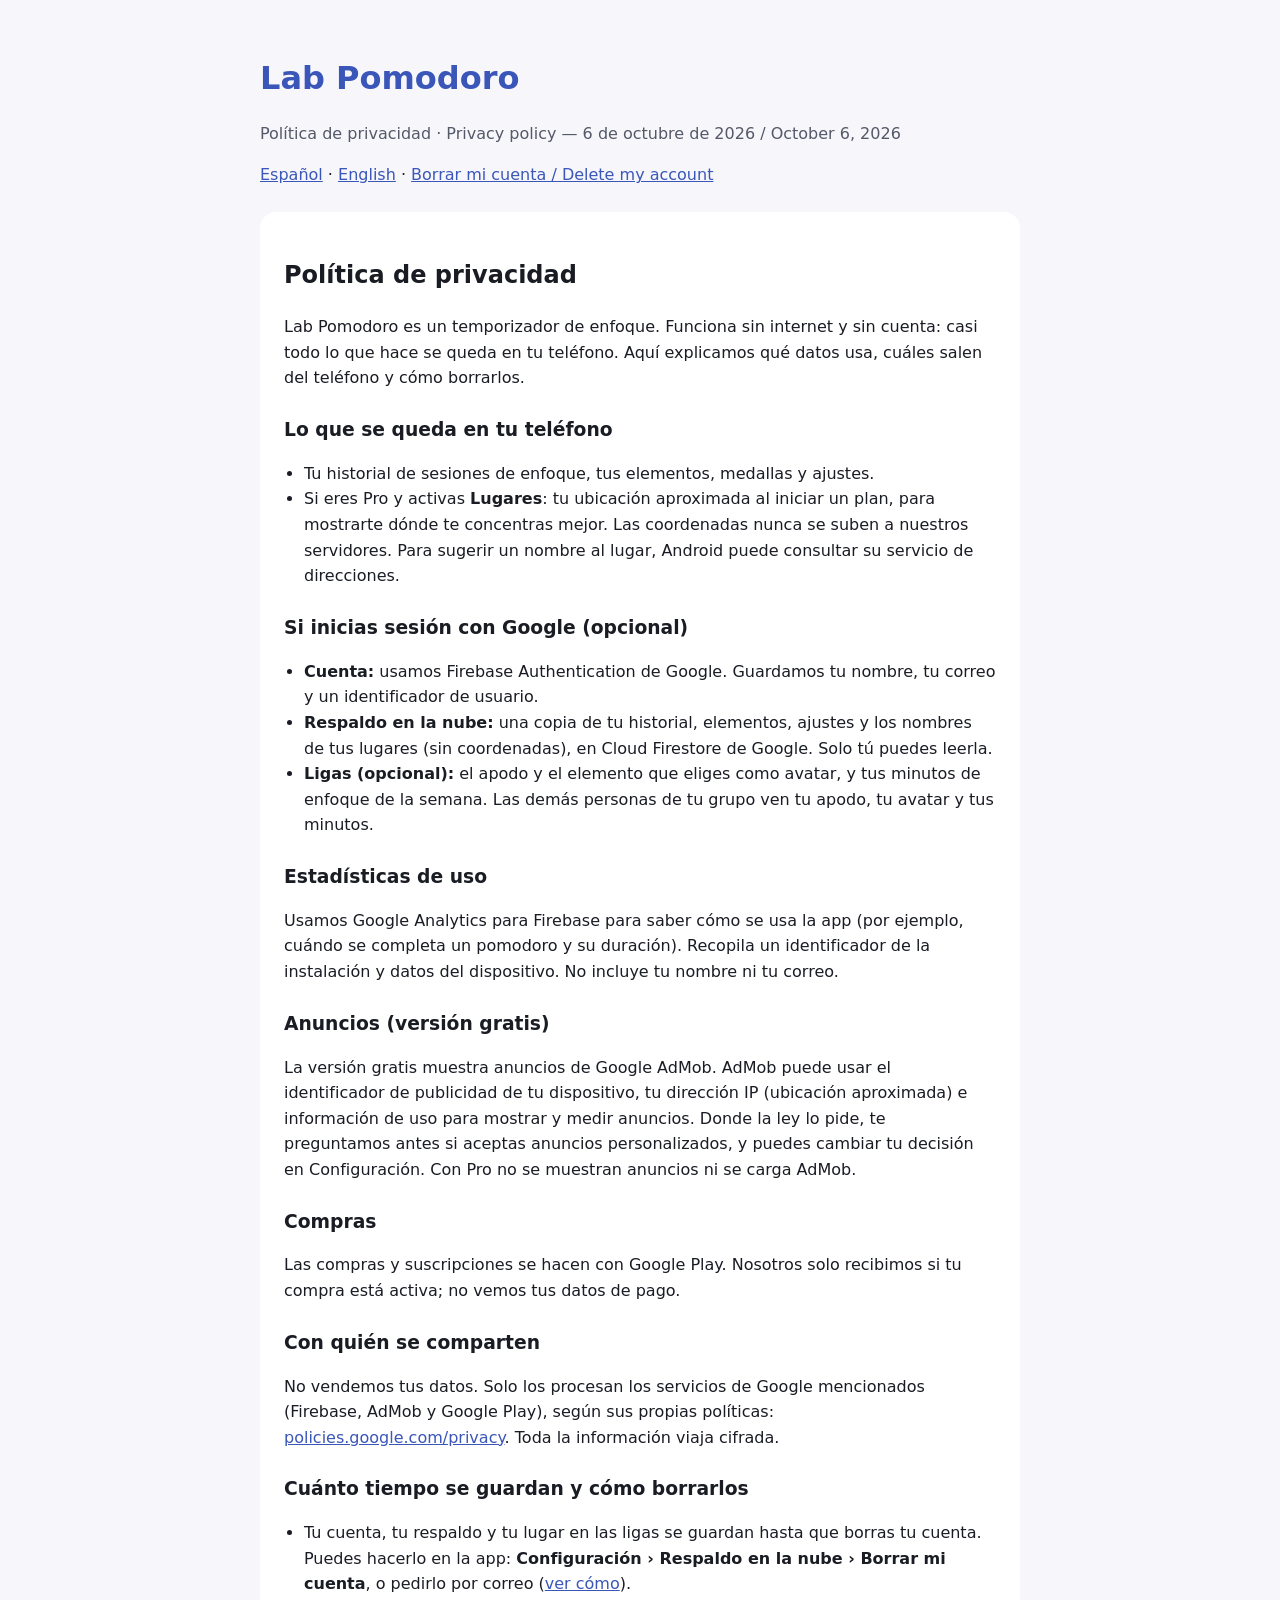
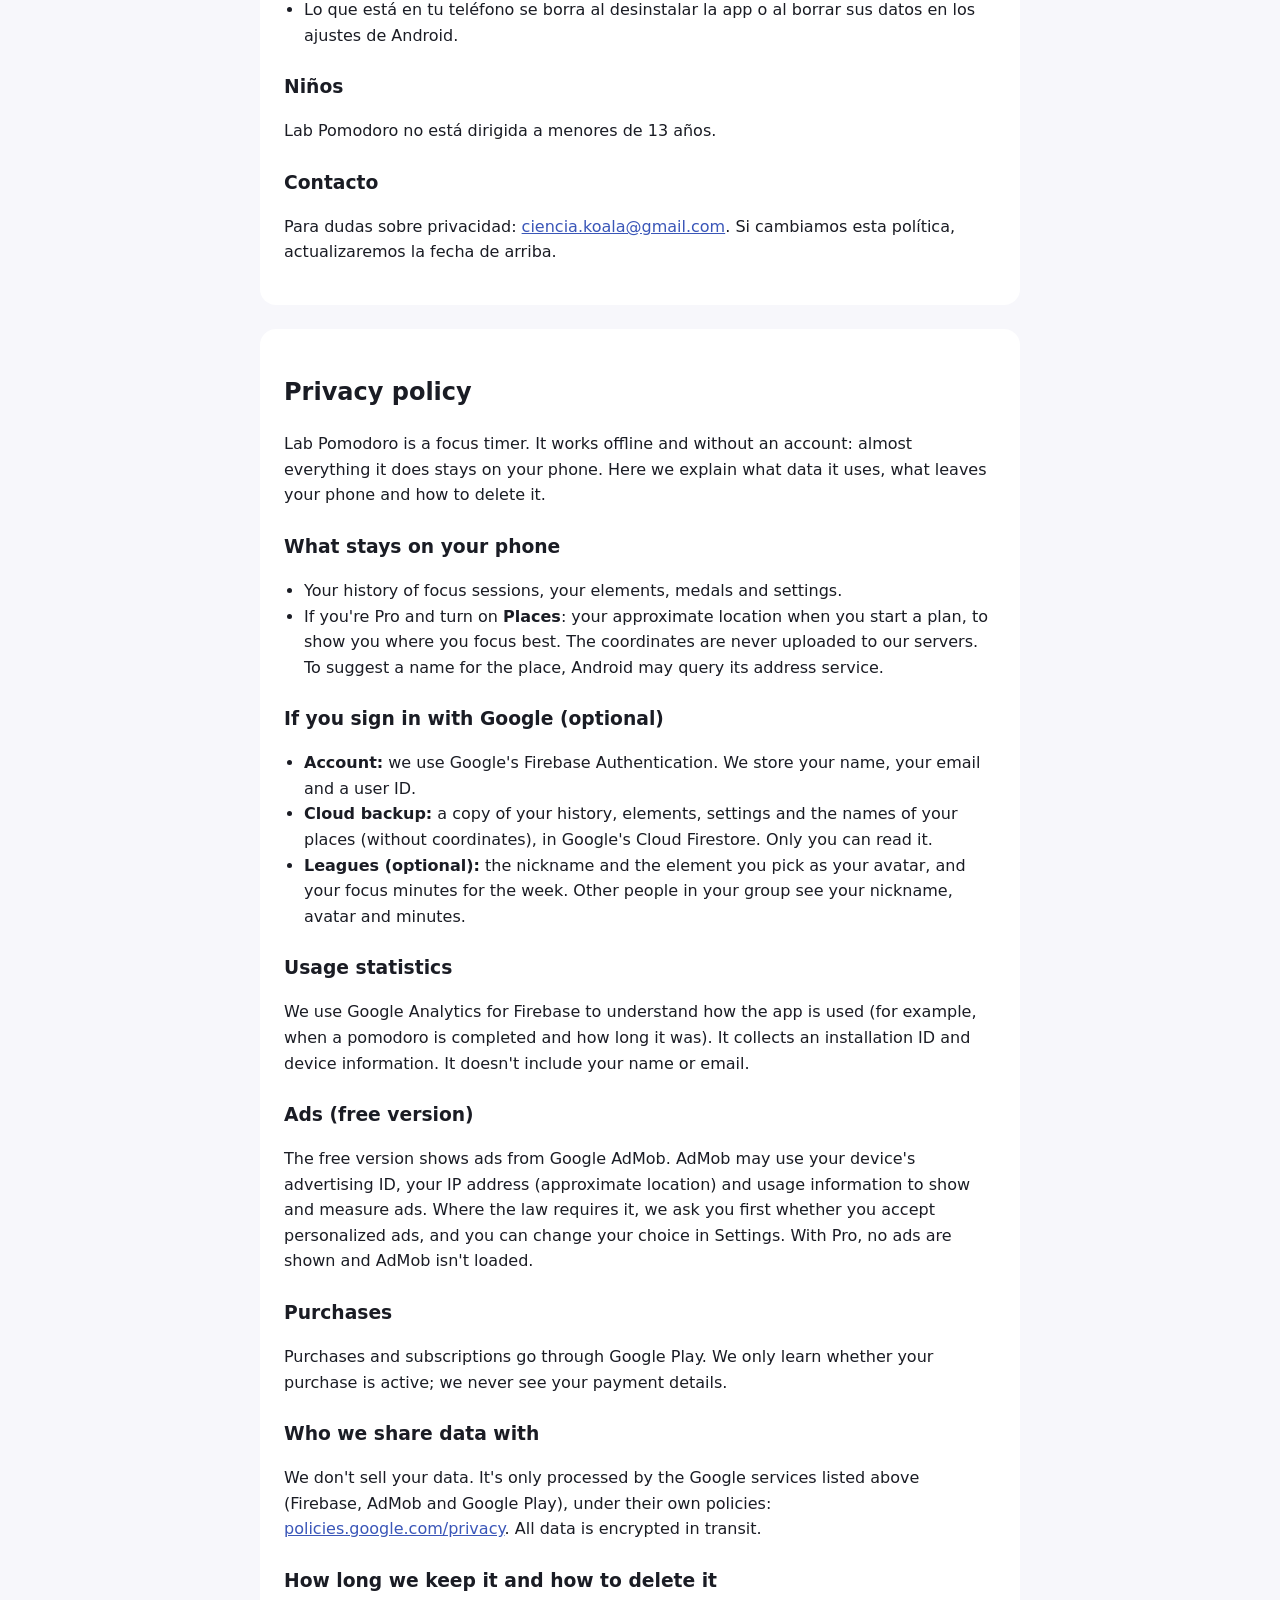
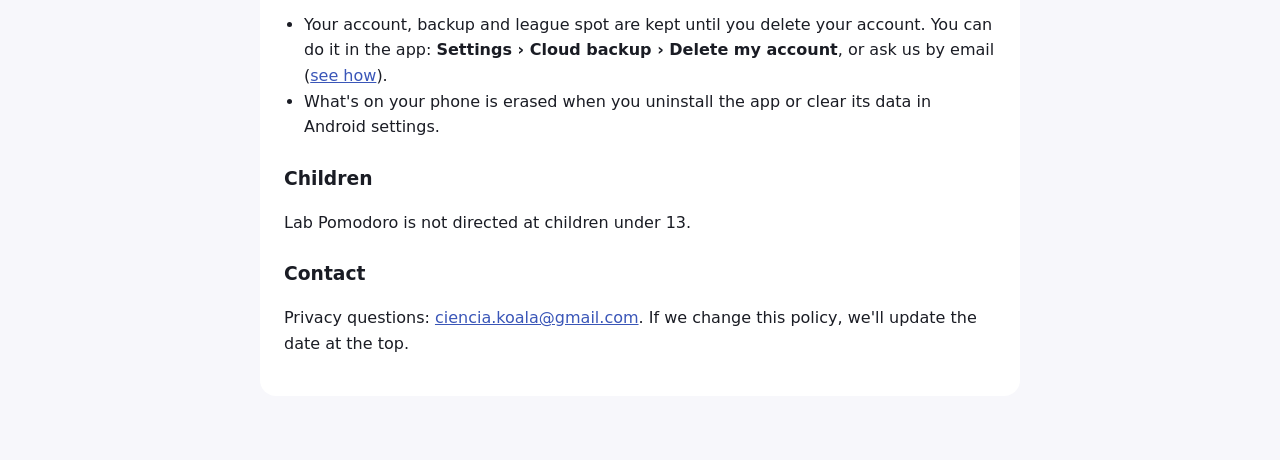
==== privacy/index.html @ a4859918 "Preparación para Google Play: firma, R8, borrar cuenta, ficha y privacidad Co-Authored-By: Claude Op" ====
<!doctype html>
<html lang="es">
<head>
<meta charset="utf-8">
<meta name="viewport" content="width=device-width, initial-scale=1">
<title>Lab Pomodoro · Política de privacidad / Privacy policy</title>
<style>
  :root { --bg: #0c0e16; --fg: #e6e8f2; --muted: #a9adc2; --accent: #b2c5ff; --card: #171a26; }
  @media (prefers-color-scheme: light) {
    :root { --bg: #f7f7fb; --fg: #1a1c24; --muted: #545868; --accent: #3a56b8; --card: #ffffff; }
  }
  body { margin: 0; background: var(--bg); color: var(--fg); font: 16px/1.6 system-ui, -apple-system, "Segoe UI", Roboto, sans-serif; }
  main { max-width: 760px; margin: 0 auto; padding: 32px 16px 64px; }
  h1 { color: var(--accent); margin-bottom: 4px; }
  h2 { margin-top: 36px; }
  h3 { margin-top: 24px; margin-bottom: 4px; }
  p, li { color: var(--fg); }
  .muted { color: var(--muted); }
  nav a, a { color: var(--accent); }
  section { background: var(--card); border-radius: 16px; padding: 8px 24px 24px; margin-top: 24px; }
  ul { padding-left: 20px; }
</style>
</head>
<body>
<main>
  <h1>Lab Pomodoro</h1>
  <p class="muted">Política de privacidad · Privacy policy — 6 de octubre de 2026 / October 6, 2026</p>
  <nav><a href="#es">Español</a> · <a href="#en">English</a> · <a href="delete-account.html">Borrar mi cuenta / Delete my account</a></nav>

  <section id="es" lang="es">
    <h2>Política de privacidad</h2>
    <p>Lab Pomodoro es un temporizador de enfoque. Funciona sin internet y sin cuenta: casi todo lo que hace se queda en tu teléfono. Aquí explicamos qué datos usa, cuáles salen del teléfono y cómo borrarlos.</p>

    <h3>Lo que se queda en tu teléfono</h3>
    <ul>
      <li>Tu historial de sesiones de enfoque, tus elementos, medallas y ajustes.</li>
      <li>Si eres Pro y activas <strong>Lugares</strong>: tu ubicación aproximada al iniciar un plan, para mostrarte dónde te concentras mejor. Las coordenadas nunca se suben a nuestros servidores. Para sugerir un nombre al lugar, Android puede consultar su servicio de direcciones.</li>
    </ul>

    <h3>Si inicias sesión con Google (opcional)</h3>
    <ul>
      <li><strong>Cuenta:</strong> usamos Firebase Authentication de Google. Guardamos tu nombre, tu correo y un identificador de usuario.</li>
      <li><strong>Respaldo en la nube:</strong> una copia de tu historial, elementos, ajustes y los nombres de tus lugares (sin coordenadas), en Cloud Firestore de Google. Solo tú puedes leerla.</li>
      <li><strong>Ligas (opcional):</strong> el apodo y el elemento que eliges como avatar, y tus minutos de enfoque de la semana. Las demás personas de tu grupo ven tu apodo, tu avatar y tus minutos.</li>
    </ul>

    <h3>Estadísticas de uso</h3>
    <p>Usamos Google Analytics para Firebase para saber cómo se usa la app (por ejemplo, cuándo se completa un pomodoro y su duración). Recopila un identificador de la instalación y datos del dispositivo. No incluye tu nombre ni tu correo.</p>

    <h3>Anuncios (versión gratis)</h3>
    <p>La versión gratis muestra anuncios de Google AdMob. AdMob puede usar el identificador de publicidad de tu dispositivo, tu dirección IP (ubicación aproximada) e información de uso para mostrar y medir anuncios. Donde la ley lo pide, te preguntamos antes si aceptas anuncios personalizados, y puedes cambiar tu decisión en Configuración. Con Pro no se muestran anuncios ni se carga AdMob.</p>

    <h3>Compras</h3>
    <p>Las compras y suscripciones se hacen con Google Play. Nosotros solo recibimos si tu compra está activa; no vemos tus datos de pago.</p>

    <h3>Con quién se comparten</h3>
    <p>No vendemos tus datos. Solo los procesan los servicios de Google mencionados (Firebase, AdMob y Google Play), según sus propias políticas: <a href="https://policies.google.com/privacy">policies.google.com/privacy</a>. Toda la información viaja cifrada.</p>

    <h3>Cuánto tiempo se guardan y cómo borrarlos</h3>
    <ul>
      <li>Tu cuenta, tu respaldo y tu lugar en las ligas se guardan hasta que borras tu cuenta. Puedes hacerlo en la app: <strong>Configuración › Respaldo en la nube › Borrar mi cuenta</strong>, o pedirlo por correo (<a href="delete-account.html">ver cómo</a>).</li>
      <li>Lo que está en tu teléfono se borra al desinstalar la app o al borrar sus datos en los ajustes de Android.</li>
    </ul>

    <h3>Niños</h3>
    <p>Lab Pomodoro no está dirigida a menores de 13 años.</p>

    <h3>Contacto</h3>
    <p>Para dudas sobre privacidad: <a href="mailto:ciencia.koala@gmail.com">ciencia.koala@gmail.com</a>. Si cambiamos esta política, actualizaremos la fecha de arriba.</p>
  </section>

  <section id="en" lang="en">
    <h2>Privacy policy</h2>
    <p>Lab Pomodoro is a focus timer. It works offline and without an account: almost everything it does stays on your phone. Here we explain what data it uses, what leaves your phone and how to delete it.</p>

    <h3>What stays on your phone</h3>
    <ul>
      <li>Your history of focus sessions, your elements, medals and settings.</li>
      <li>If you're Pro and turn on <strong>Places</strong>: your approximate location when you start a plan, to show you where you focus best. The coordinates are never uploaded to our servers. To suggest a name for the place, Android may query its address service.</li>
    </ul>

    <h3>If you sign in with Google (optional)</h3>
    <ul>
      <li><strong>Account:</strong> we use Google's Firebase Authentication. We store your name, your email and a user ID.</li>
      <li><strong>Cloud backup:</strong> a copy of your history, elements, settings and the names of your places (without coordinates), in Google's Cloud Firestore. Only you can read it.</li>
      <li><strong>Leagues (optional):</strong> the nickname and the element you pick as your avatar, and your focus minutes for the week. Other people in your group see your nickname, avatar and minutes.</li>
    </ul>

    <h3>Usage statistics</h3>
    <p>We use Google Analytics for Firebase to understand how the app is used (for example, when a pomodoro is completed and how long it was). It collects an installation ID and device information. It doesn't include your name or email.</p>

    <h3>Ads (free version)</h3>
    <p>The free version shows ads from Google AdMob. AdMob may use your device's advertising ID, your IP address (approximate location) and usage information to show and measure ads. Where the law requires it, we ask you first whether you accept personalized ads, and you can change your choice in Settings. With Pro, no ads are shown and AdMob isn't loaded.</p>

    <h3>Purchases</h3>
    <p>Purchases and subscriptions go through Google Play. We only learn whether your purchase is active; we never see your payment details.</p>

    <h3>Who we share data with</h3>
    <p>We don't sell your data. It's only processed by the Google services listed above (Firebase, AdMob and Google Play), under their own policies: <a href="https://policies.google.com/privacy">policies.google.com/privacy</a>. All data is encrypted in transit.</p>

    <h3>How long we keep it and how to delete it</h3>
    <ul>
      <li>Your account, backup and league spot are kept until you delete your account. You can do it in the app: <strong>Settings › Cloud backup › Delete my account</strong>, or ask us by email (<a href="delete-account.html">see how</a>).</li>
      <li>What's on your phone is erased when you uninstall the app or clear its data in Android settings.</li>
    </ul>

    <h3>Children</h3>
    <p>Lab Pomodoro is not directed at children under 13.</p>

    <h3>Contact</h3>
    <p>Privacy questions: <a href="mailto:ciencia.koala@gmail.com">ciencia.koala@gmail.com</a>. If we change this policy, we'll update the date at the top.</p>
  </section>
</main>
</body>
</html>
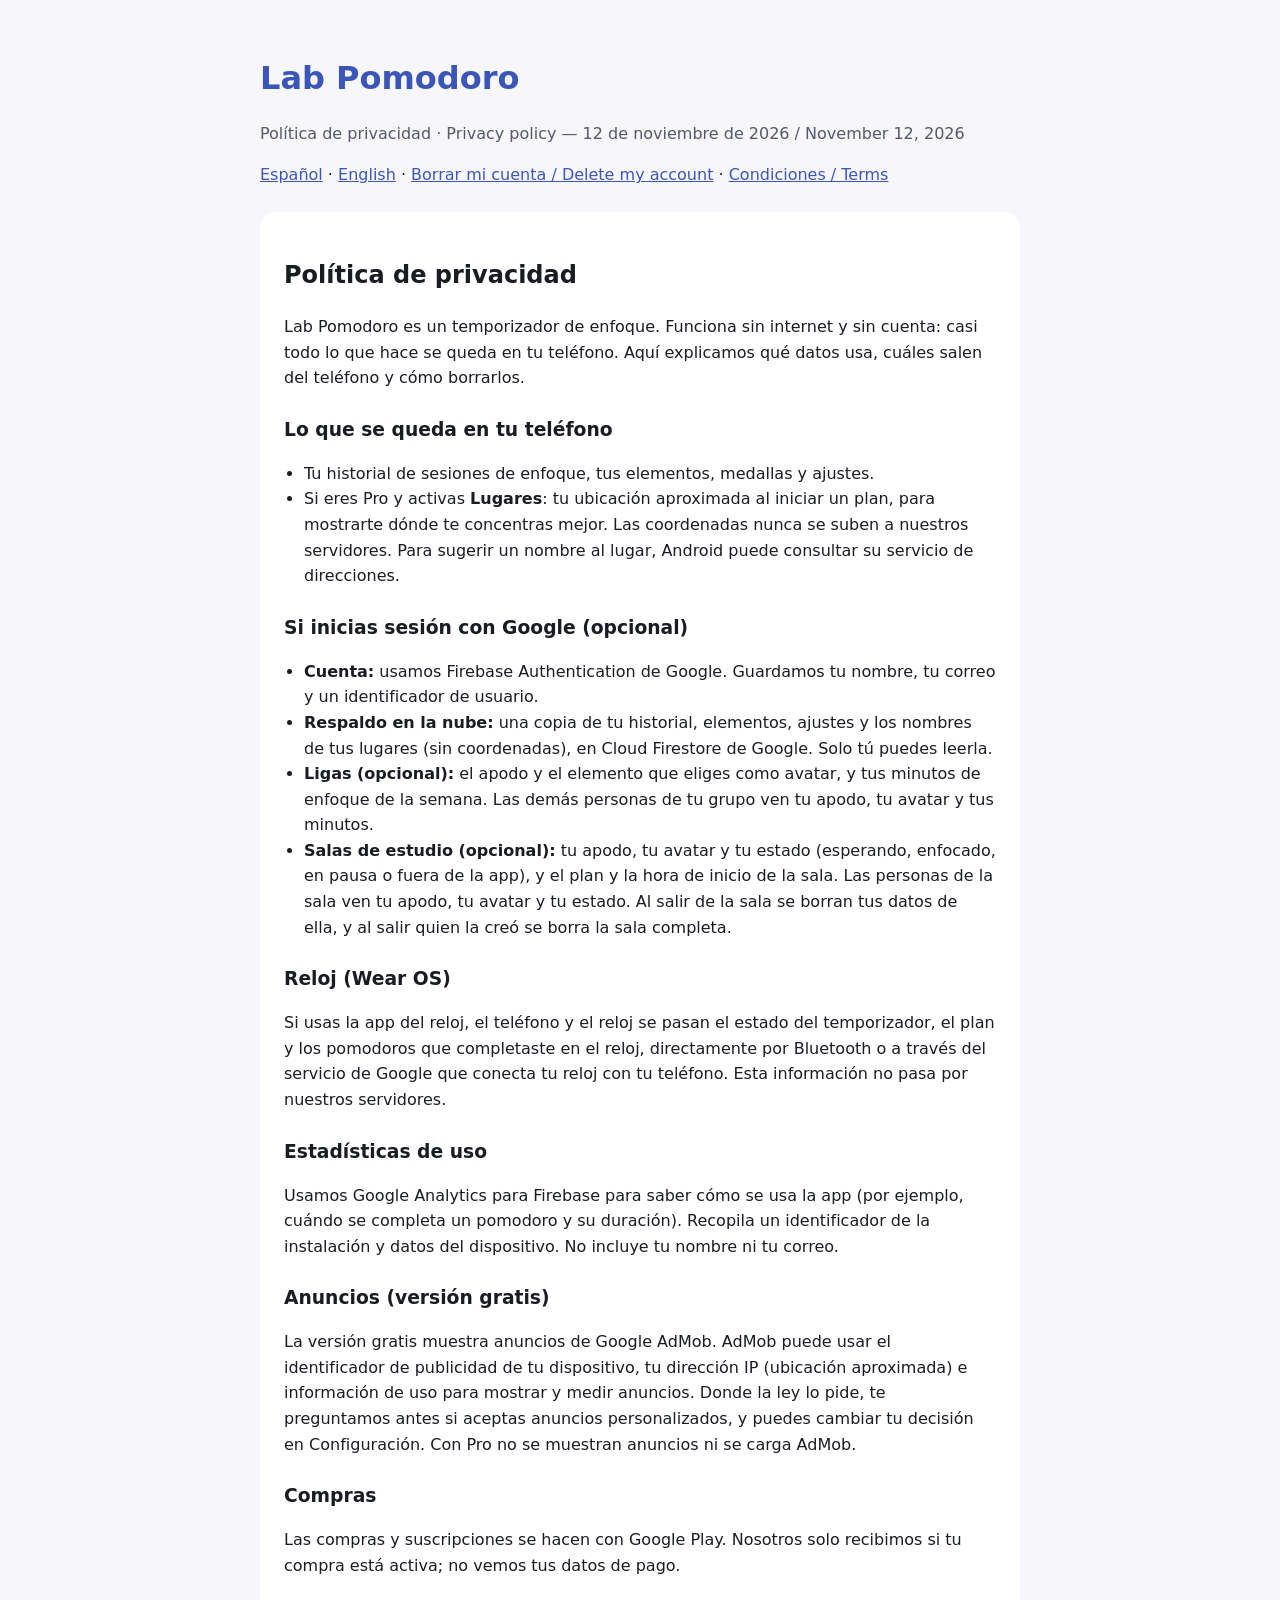
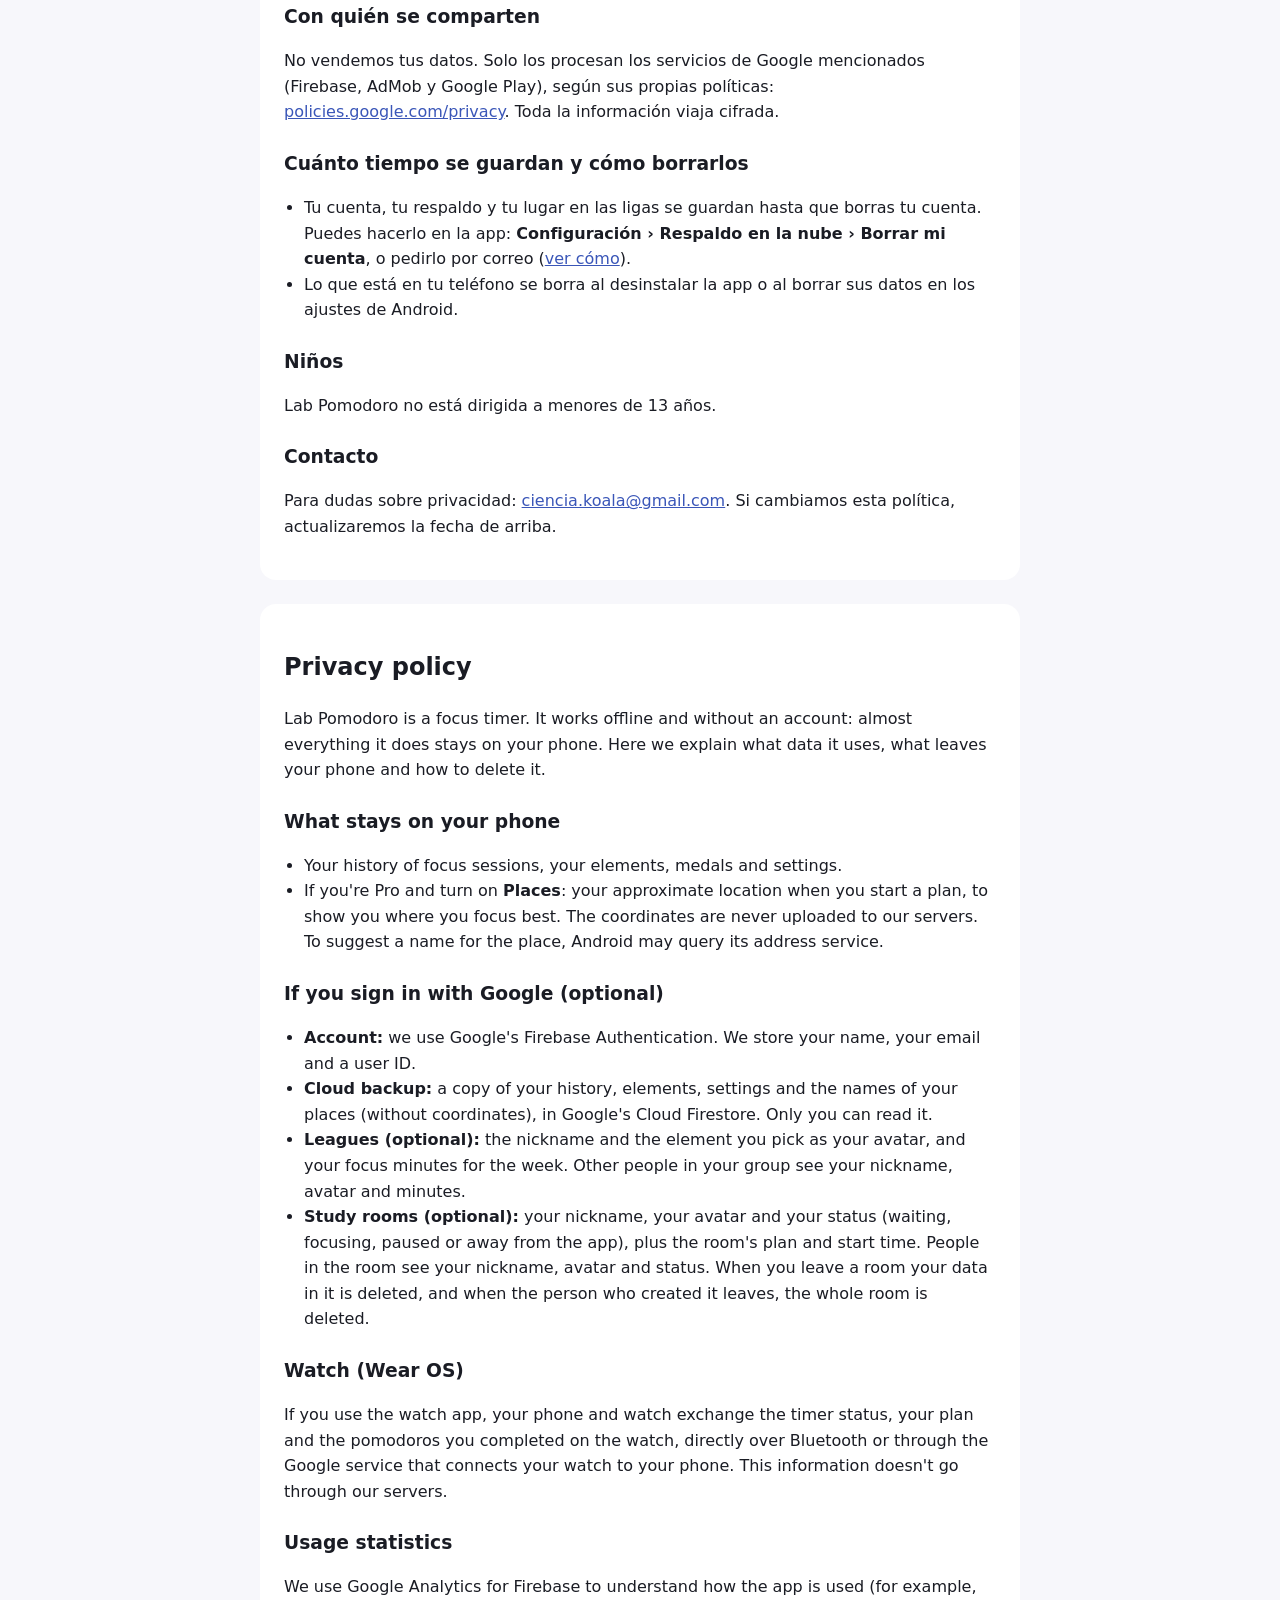
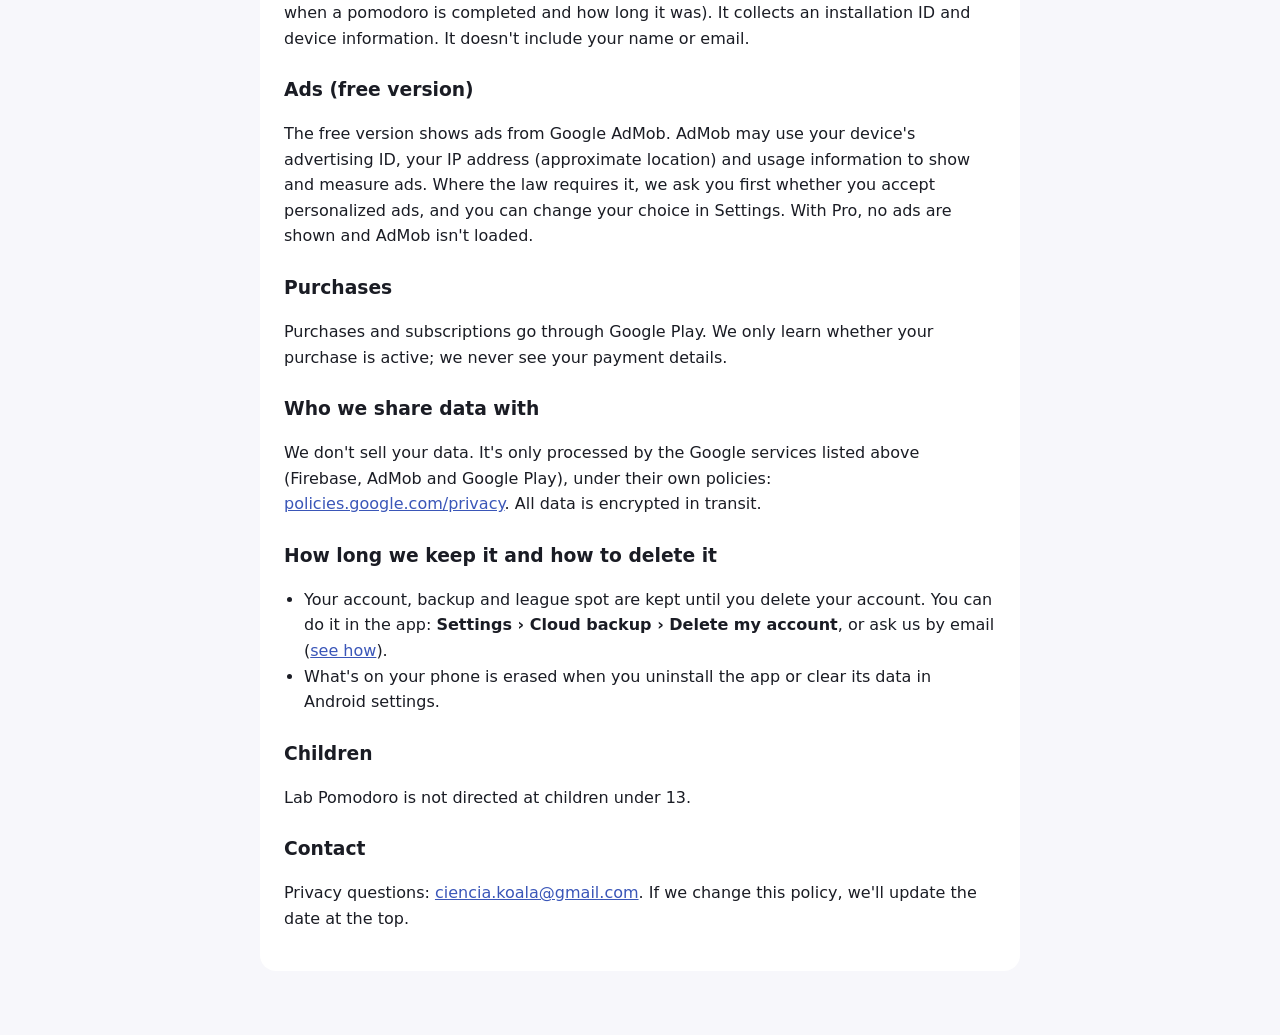
==== commit 43f44bf3: "Condiciones del servicio y política de privacidad con salas de estudio y reloj Co-Authored-By: Claud" ====
--- a/privacy/index.html
+++ b/privacy/index.html
@@ -24,8 +24,8 @@
 <body>
 <main>
   <h1>Lab Pomodoro</h1>
-  <p class="muted">Política de privacidad · Privacy policy — 6 de octubre de 2026 / October 6, 2026</p>
-  <nav><a href="#es">Español</a> · <a href="#en">English</a> · <a href="delete-account.html">Borrar mi cuenta / Delete my account</a></nav>
+  <p class="muted">Política de privacidad · Privacy policy — 12 de noviembre de 2026 / November 12, 2026</p>
+  <nav><a href="#es">Español</a> · <a href="#en">English</a> · <a href="delete-account.html">Borrar mi cuenta / Delete my account</a> · <a href="terms.html">Condiciones / Terms</a></nav>
 
   <section id="es" lang="es">
     <h2>Política de privacidad</h2>
@@ -42,7 +42,11 @@
       <li><strong>Cuenta:</strong> usamos Firebase Authentication de Google. Guardamos tu nombre, tu correo y un identificador de usuario.</li>
       <li><strong>Respaldo en la nube:</strong> una copia de tu historial, elementos, ajustes y los nombres de tus lugares (sin coordenadas), en Cloud Firestore de Google. Solo tú puedes leerla.</li>
       <li><strong>Ligas (opcional):</strong> el apodo y el elemento que eliges como avatar, y tus minutos de enfoque de la semana. Las demás personas de tu grupo ven tu apodo, tu avatar y tus minutos.</li>
+      <li><strong>Salas de estudio (opcional):</strong> tu apodo, tu avatar y tu estado (esperando, enfocado, en pausa o fuera de la app), y el plan y la hora de inicio de la sala. Las personas de la sala ven tu apodo, tu avatar y tu estado. Al salir de la sala se borran tus datos de ella, y al salir quien la creó se borra la sala completa.</li>
     </ul>
+
+    <h3>Reloj (Wear OS)</h3>
+    <p>Si usas la app del reloj, el teléfono y el reloj se pasan el estado del temporizador, el plan y los pomodoros que completaste en el reloj, directamente por Bluetooth o a través del servicio de Google que conecta tu reloj con tu teléfono. Esta información no pasa por nuestros servidores.</p>
 
     <h3>Estadísticas de uso</h3>
     <p>Usamos Google Analytics para Firebase para saber cómo se usa la app (por ejemplo, cuándo se completa un pomodoro y su duración). Recopila un identificador de la instalación y datos del dispositivo. No incluye tu nombre ni tu correo.</p>
@@ -84,7 +88,11 @@
       <li><strong>Account:</strong> we use Google's Firebase Authentication. We store your name, your email and a user ID.</li>
       <li><strong>Cloud backup:</strong> a copy of your history, elements, settings and the names of your places (without coordinates), in Google's Cloud Firestore. Only you can read it.</li>
       <li><strong>Leagues (optional):</strong> the nickname and the element you pick as your avatar, and your focus minutes for the week. Other people in your group see your nickname, avatar and minutes.</li>
+      <li><strong>Study rooms (optional):</strong> your nickname, your avatar and your status (waiting, focusing, paused or away from the app), plus the room's plan and start time. People in the room see your nickname, avatar and status. When you leave a room your data in it is deleted, and when the person who created it leaves, the whole room is deleted.</li>
     </ul>
+
+    <h3>Watch (Wear OS)</h3>
+    <p>If you use the watch app, your phone and watch exchange the timer status, your plan and the pomodoros you completed on the watch, directly over Bluetooth or through the Google service that connects your watch to your phone. This information doesn't go through our servers.</p>
 
     <h3>Usage statistics</h3>
     <p>We use Google Analytics for Firebase to understand how the app is used (for example, when a pomodoro is completed and how long it was). It collects an installation ID and device information. It doesn't include your name or email.</p>
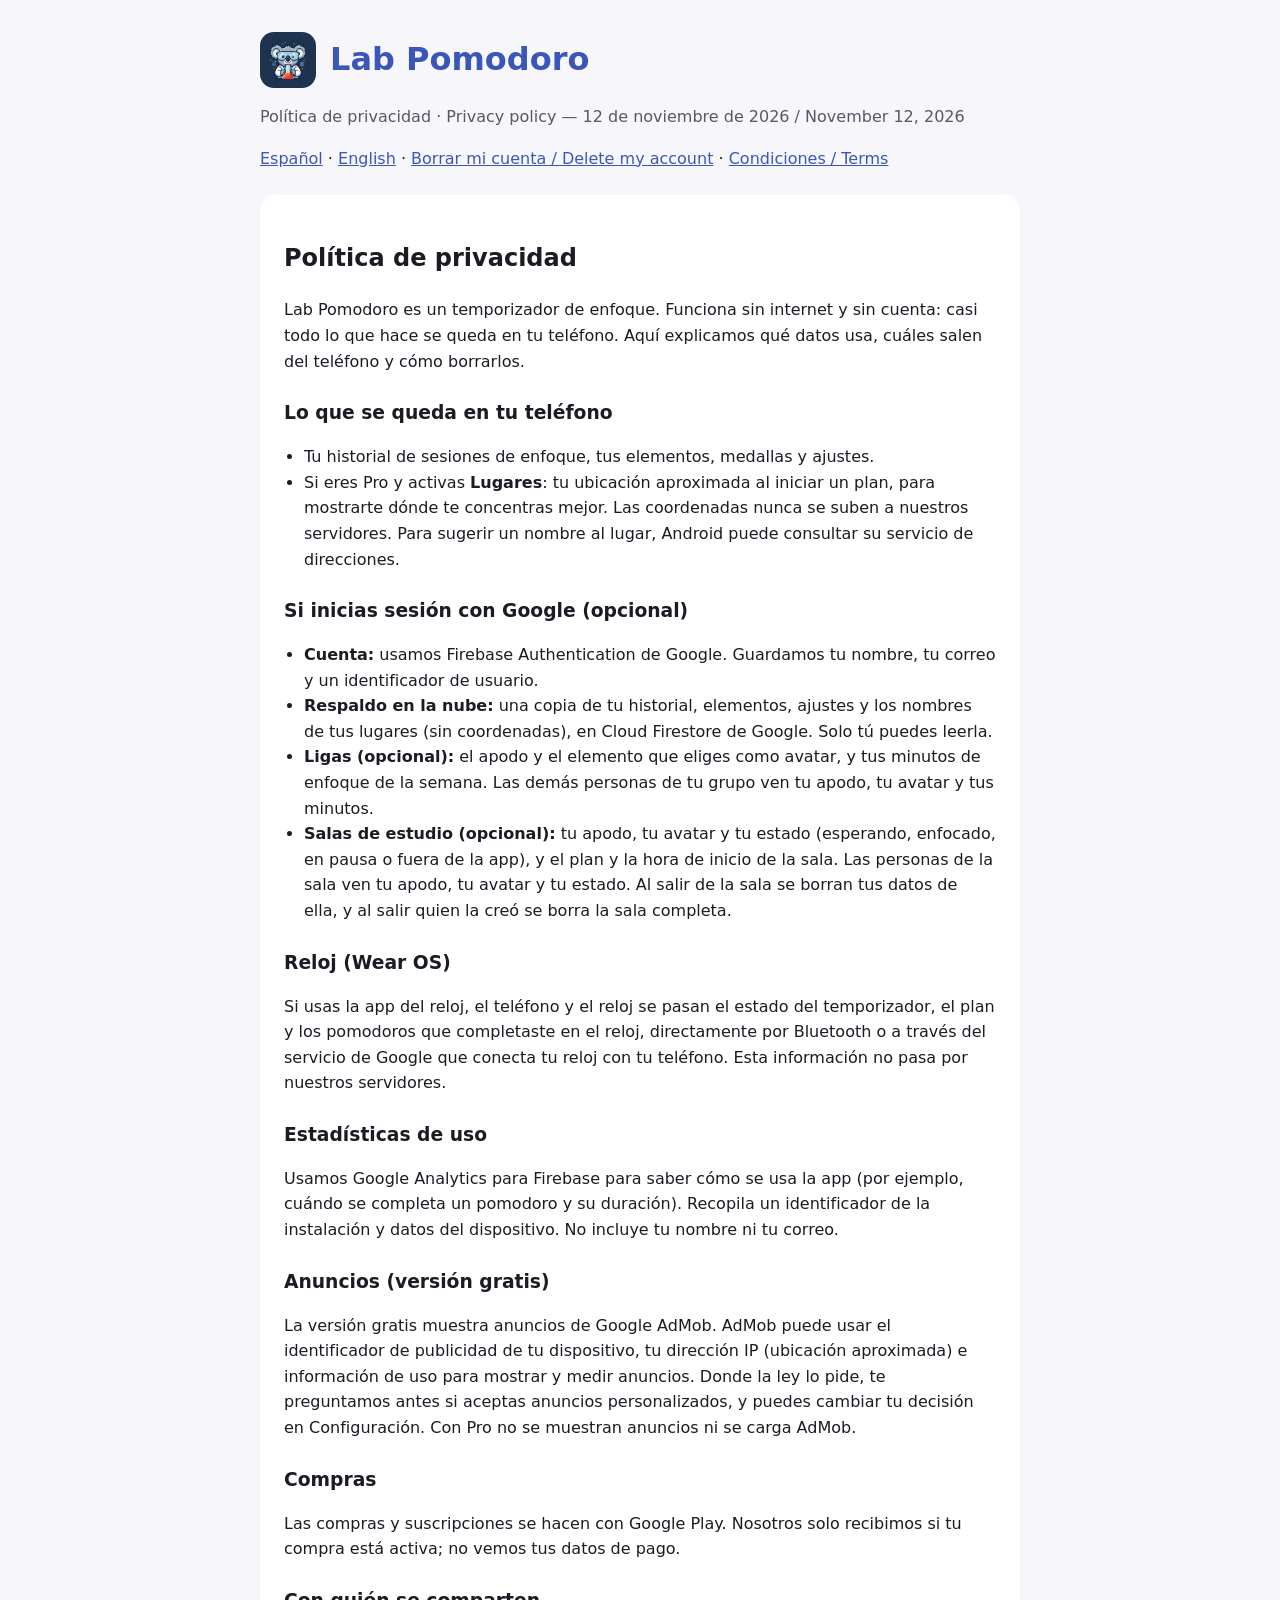
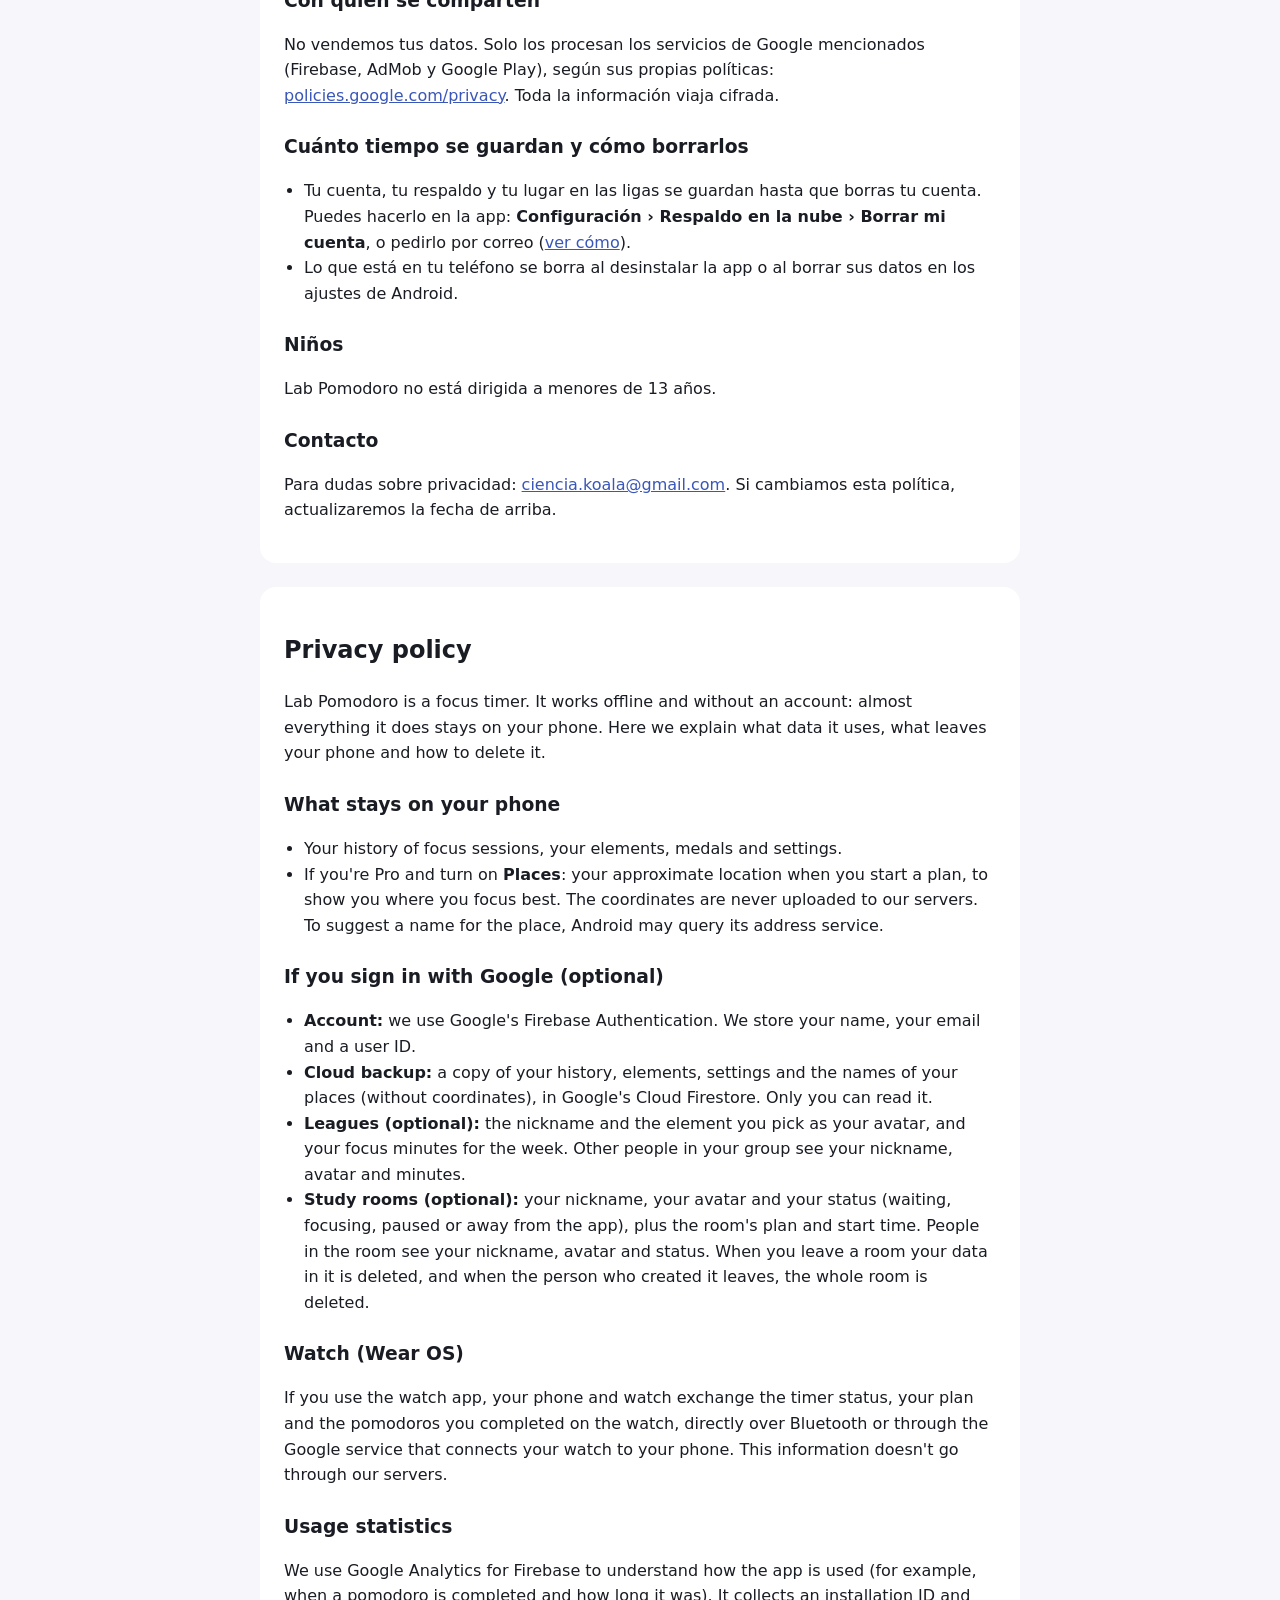
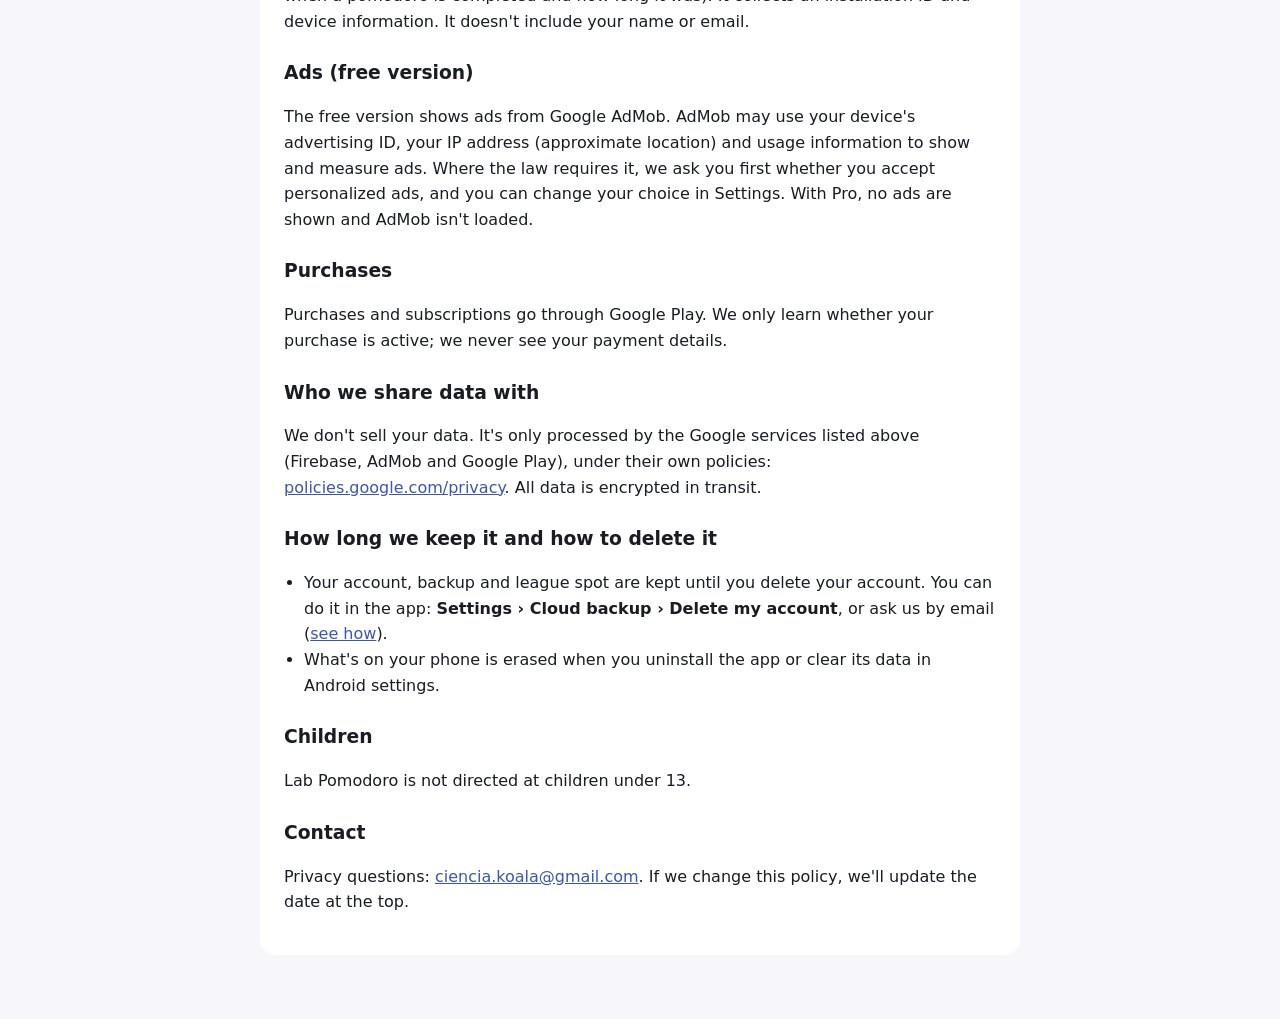
==== commit 04815a59: "Páginas de privacidad, condiciones y borrar cuenta con el ícono del koala Co-Authored-By: Claude Opu" ====
--- a/privacy/index.html
+++ b/privacy/index.html
@@ -3,6 +3,7 @@
 <head>
 <meta charset="utf-8">
 <meta name="viewport" content="width=device-width, initial-scale=1">
+<link rel="icon" href="favicon.png">
 <title>Lab Pomodoro · Política de privacidad / Privacy policy</title>
 <style>
   :root { --bg: #0c0e16; --fg: #e6e8f2; --muted: #a9adc2; --accent: #b2c5ff; --card: #171a26; }
@@ -19,11 +20,14 @@
   nav a, a { color: var(--accent); }
   section { background: var(--card); border-radius: 16px; padding: 8px 24px 24px; margin-top: 24px; }
   ul { padding-left: 20px; }
+  .brand { display: flex; align-items: center; gap: 14px; margin-bottom: 4px; }
+  .brand img { border-radius: 14px; }
+  .brand h1 { margin: 0; }
 </style>
 </head>
 <body>
 <main>
-  <h1>Lab Pomodoro</h1>
+  <div class="brand"><img src="icon.png" alt="" width="56" height="56"><h1>Lab Pomodoro</h1></div>
   <p class="muted">Política de privacidad · Privacy policy — 12 de noviembre de 2026 / November 12, 2026</p>
   <nav><a href="#es">Español</a> · <a href="#en">English</a> · <a href="delete-account.html">Borrar mi cuenta / Delete my account</a> · <a href="terms.html">Condiciones / Terms</a></nav>
 
